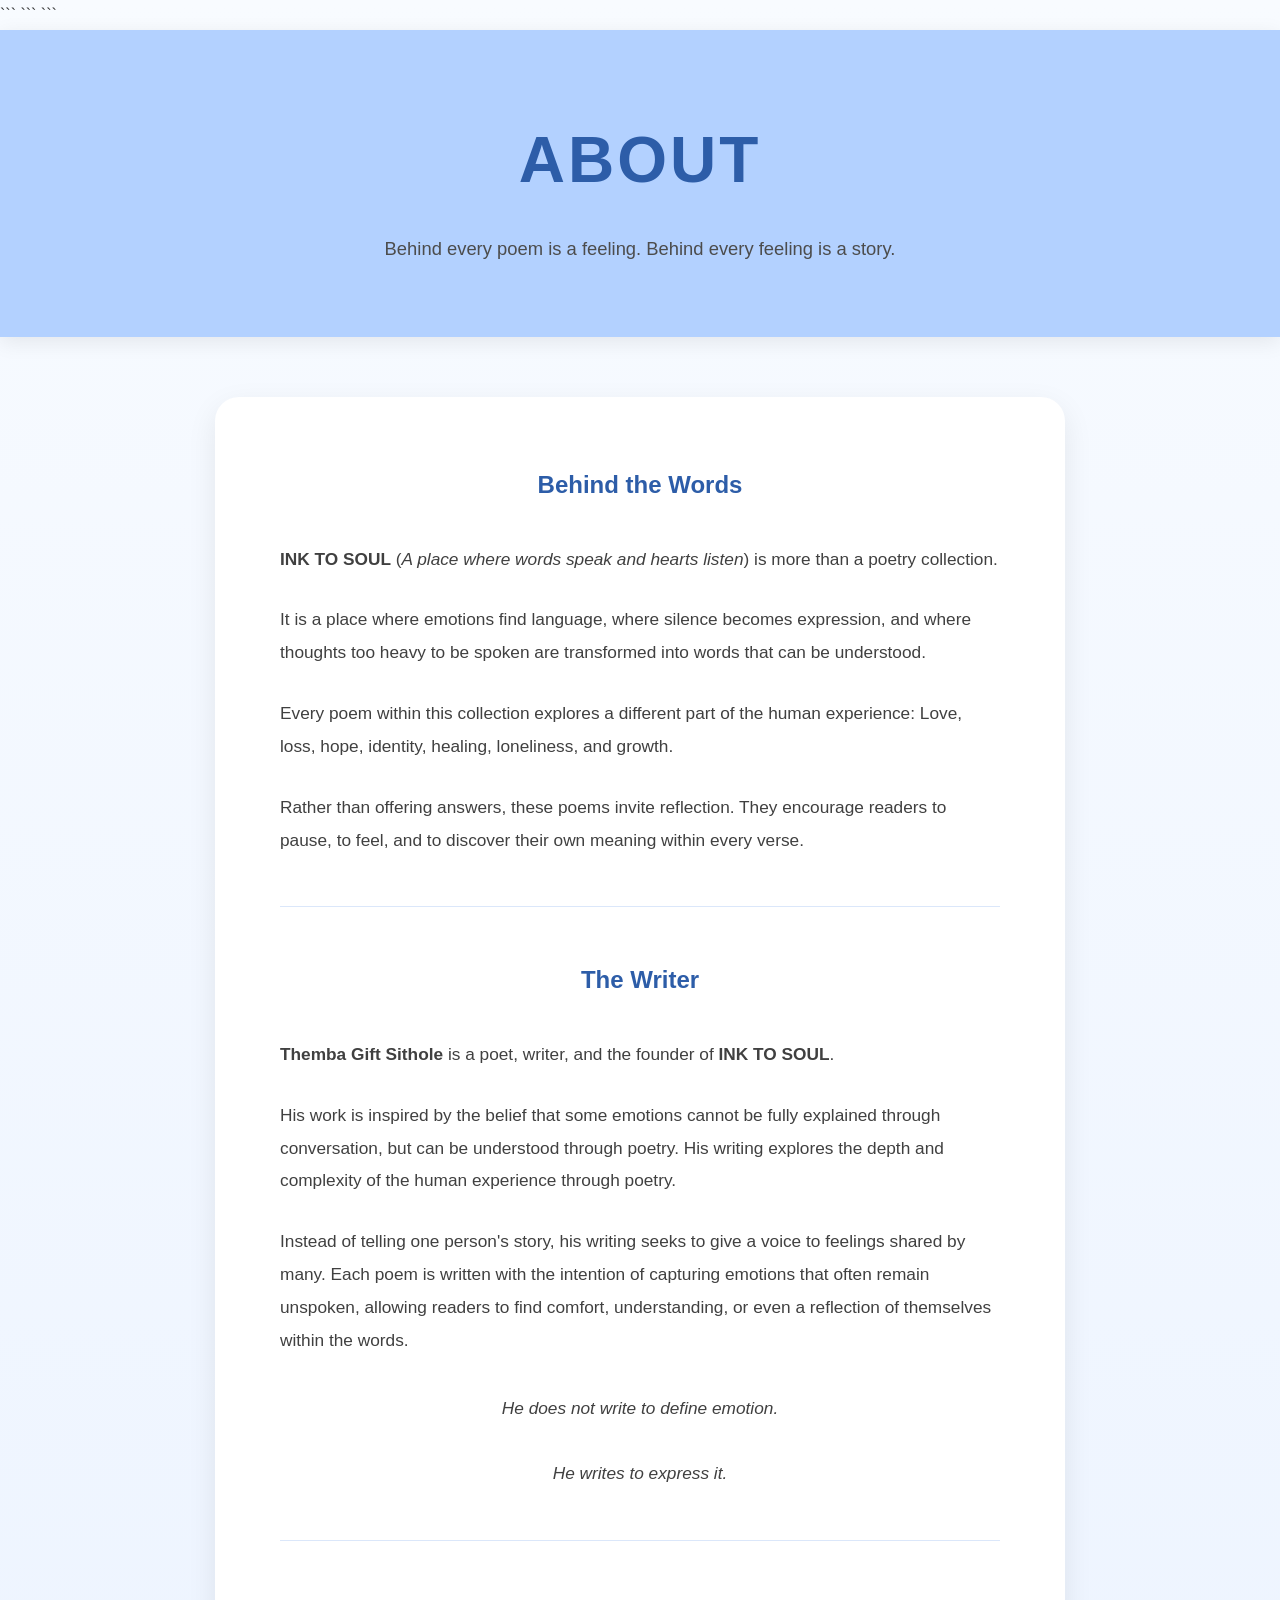
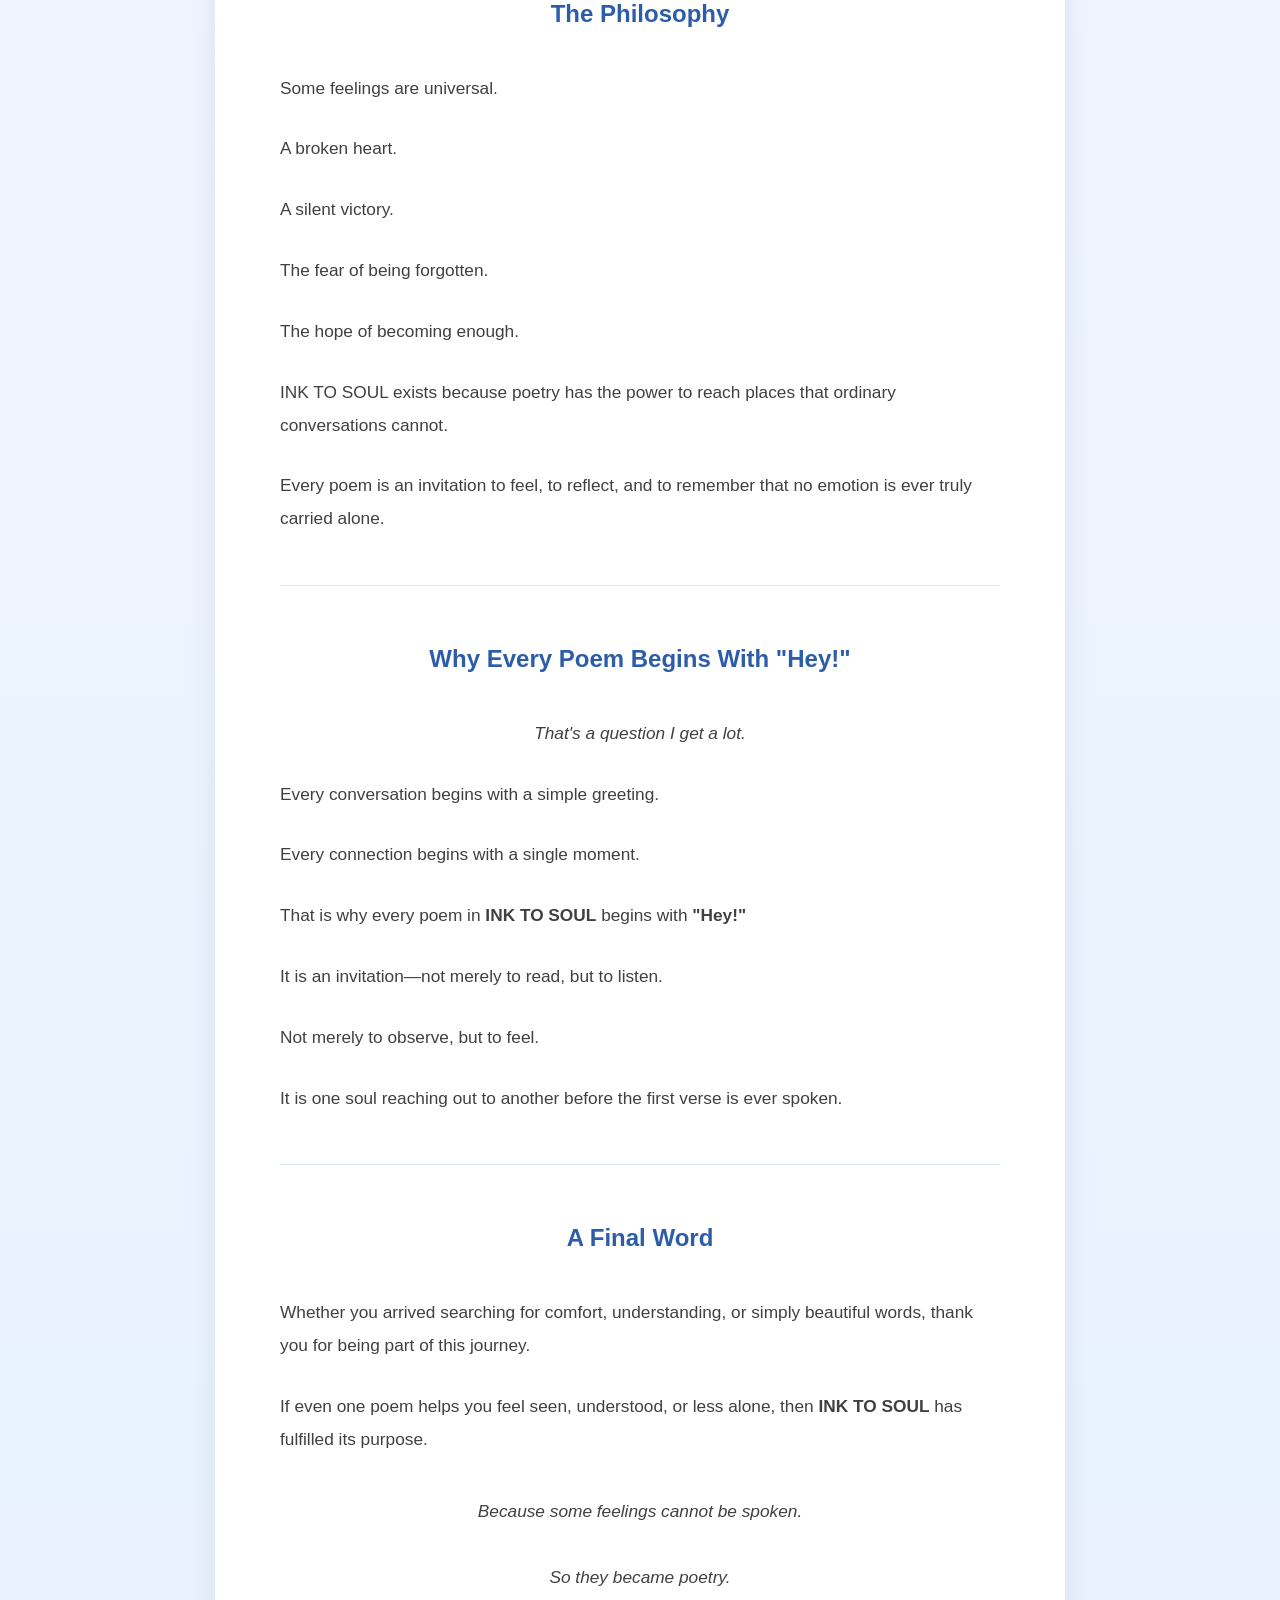
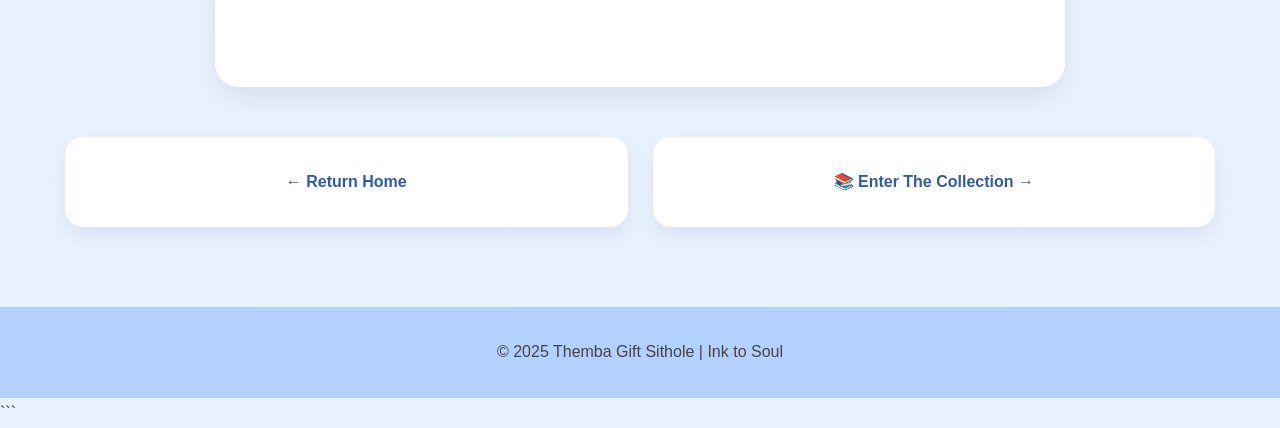
==== about.html @ 1720407d "Added about info and contact" ====
<!DOCTYPE html>

<html lang="en">

<head>

```
<meta charset="UTF-8">

<meta name="viewport" content="width=device-width, initial-scale=1.0">

<title>About | INK TO SOUL</title>

<link rel="stylesheet" href="style.css">
```

</head>

<body>

```
<!-- HERO -->

<header class="hero">

    <h1>ABOUT</h1>

    <p class="subtitle">
        Behind every poem is a feeling.
        Behind every feeling is a story.
    </p>

</header>

<!-- MAIN -->

<main class="main-container">

    <section class="poem-container">

        <h2 style="text-align:center;color:#2d5da8;margin-bottom:35px;">
            Behind the Words
        </h2>

        <p>
            <strong>INK TO SOUL</strong> (<em>A place where words speak and hearts listen</em>) is more than a poetry collection.
        </p>

        <p>
            It is a place where emotions find language, where silence becomes expression, and where thoughts too heavy to be spoken are transformed into words that can be understood.
        </p>

        <p>
            Every poem within this collection explores a different part of the human experience: Love, loss, hope, identity, healing, loneliness, and growth.
        </p>

        <p>
            Rather than offering answers, these poems invite reflection. They encourage readers to pause, to feel, and to discover their own meaning within every verse.
        </p>

        <hr style="margin:50px 0;border:none;height:1px;background:#dbe7fa;">

        <h2 style="text-align:center;color:#2d5da8;margin-bottom:35px;">
            The Writer
        </h2>

        <p>
            <strong>Themba Gift Sithole</strong> is a poet, writer, and the founder of <strong>INK TO SOUL</strong>.
        </p>

        <p>
            His work is inspired by the belief that some emotions cannot be fully explained through conversation, but can be understood through poetry. His writing explores the depth and complexity of the human experience through poetry.
        </p>

        <p>
            Instead of telling one person's story, his writing seeks to give a voice to feelings shared by many. Each poem is written with the intention of capturing emotions that often remain unspoken, allowing readers to find comfort, understanding, or even a reflection of themselves within the words.
        </p>

        <p style="text-align:center;font-style:italic;margin-top:35px;">

            He does not write to define emotion.

            <br><br>

            He writes to express it.

        </p>

        <hr style="margin:50px 0;border:none;height:1px;background:#dbe7fa;">

        <h2 style="text-align:center;color:#2d5da8;margin-bottom:35px;">
            The Philosophy
        </h2>

        <p>Some feelings are universal.</p>

        <p>A broken heart.</p>

        <p>A silent victory.</p>

        <p>The fear of being forgotten.</p>

        <p>The hope of becoming enough.</p>

        <p>
            INK TO SOUL exists because poetry has the power to reach places that ordinary conversations cannot.
        </p>

        <p>
            Every poem is an invitation to feel, to reflect, and to remember that no emotion is ever truly carried alone.
        </p>

        <hr style="margin:50px 0;border:none;height:1px;background:#dbe7fa;">

        <h2 style="text-align:center;color:#2d5da8;margin-bottom:35px;">
            Why Every Poem Begins With "Hey!"
        </h2>

        <p style="text-align:center;font-style:italic;">
            That's a question I get a lot.
        </p>

        <p>
            Every conversation begins with a simple greeting.
        </p>

        <p>
            Every connection begins with a single moment.
        </p>

        <p>
            That is why every poem in <strong>INK TO SOUL</strong> begins with <strong>"Hey!"</strong>
        </p>

        <p>
            It is an invitation—not merely to read, but to listen.
        </p>

        <p>
            Not merely to observe, but to feel.
        </p>

        <p>
            It is one soul reaching out to another before the first verse is ever spoken.
        </p>

        <hr style="margin:50px 0;border:none;height:1px;background:#dbe7fa;">

        <h2 style="text-align:center;color:#2d5da8;margin-bottom:35px;">
            A Final Word
        </h2>

        <p>
            Whether you arrived searching for comfort, understanding, or simply beautiful words, thank you for being part of this journey.
        </p>

        <p>
            If even one poem helps you feel seen, understood, or less alone, then <strong>INK TO SOUL</strong> has fulfilled its purpose.
        </p>

        <p style="text-align:center;font-style:italic;margin-top:40px;">

            Because some feelings cannot be spoken.

            <br><br>

            So they became poetry.

        </p>

    </section>

    <section class="poem-navigation">

        <a href="index.html">

            ← Return Home

        </a>

        <a href="poems.html">

            📚 Enter The Collection →

        </a>

    </section>

</main>

<footer>

    <p>

        © 2025 Themba Gift Sithole | Ink to Soul

    </p>

</footer>
```

</body>

</html>
---- style.css ----
/*```css*/
/*==================================================
                INK TO SOUL
               OFFICIAL STYLE.CSS
                  VERSION 3.0
==================================================*/

/*============== RESET ==============*/

*{
    margin:0;
    padding:0;
    box-sizing:border-box;
}

html{
    scroll-behavior:smooth;
}

body{

    font-family:"Segoe UI",Tahoma,Geneva,Verdana,sans-serif;

    background:linear-gradient(180deg,#f8fbff,#edf4ff,#e8f1ff);

    color:#353535;

    line-height:1.9;

    overflow-x:hidden;

    min-height:100vh;

}

/*============== LINKS ==============*/

a{

    text-decoration:none;

    color:inherit;

}

/*============== IMAGES ==============*/

img{

    max-width:100%;

    display:block;

}

/*============== HERO ==============*/

.hero{

    background:#b3d1ff;

    text-align:center;

    padding:70px 20px;

    box-shadow:0 5px 20px rgba(0,0,0,.08);

}

.hero-logo{

    width:120px;

    margin:auto;

    margin-bottom:20px;

    transition:.4s;

}

.hero-logo:hover{

    transform:scale(1.05);

}

.hero h1{

    font-size:clamp(2.6rem,5vw,4rem);

    color:#2d5da8;

    letter-spacing:3px;

    margin-bottom:10px;

}

.subtitle{

    font-size:1.15rem;

    color:#4c4c4c;

}

/*============== MAIN ==============*/

.main-container{

    width:min(1150px,92%);

    margin:60px auto;

}

/*============== INTRO ==============*/

.intro-section{

    background:white;

    padding:50px;

    border-radius:22px;

    text-align:center;

    box-shadow:0 10px 30px rgba(0,0,0,.07);

    margin-bottom:60px;

}

.intro-section h2{

    color:#2d5da8;

    font-size:2.2rem;

    margin-bottom:25px;

}

.intro-section p{

    max-width:750px;

    margin:auto;

    margin-bottom:15px;

    color:#555;

}

/*============== POEM GRID ==============*/

.featured-section{

    display:grid;

    grid-template-columns:repeat(auto-fit,minmax(320px,1fr));

    gap:30px;

}

/*============== POEM CARD ==============*/

.poem-card{

    background:white;

    border-radius:22px;

    padding:35px;

    box-shadow:0 8px 25px rgba(0,0,0,.07);

    transition:.35s;

    display:flex;

    flex-direction:column;

    justify-content:center;

    min-height:250px;

    cursor:pointer;

}

.poem-card:hover{

    transform:translateY(-8px);

    box-shadow:0 18px 35px rgba(0,0,0,.12);

}

.poem-card:hover .poem-link{

    color:#4b7fce;

}

.poem-link{

    font-size:1.7rem;

    font-weight:700;

    color:#2d5da8;

    transition:.3s;

    text-align:center;

}

.poem-card p{

    margin-top:20px;

    text-align:center;

    color:#666;

    font-size:1rem;

}

/*============== BUTTON ==============*/

.enter-section{

    text-align:center;

    margin-top:70px;

}

.enter-button{

    display:inline-block;

    background:#5d8fd6;

    color:white;

    padding:16px 40px;

    border-radius:12px;

    font-weight:600;

    transition:.3s;

}

.enter-button:hover{

    background:#4a79bf;

    transform:translateY(-3px);

}

/*============== POEM PAGE ==============*/

.poem-container{

    background:white;

    max-width:850px;

    margin:auto;

    padding:65px;

    border-radius:24px;

    box-shadow:0 10px 30px rgba(0,0,0,.08);

}

.poem-container h2{

    text-align:center;

}

.poem-container p{

    font-size:1.08rem;

    color:#404040;

    margin-bottom:28px;

}

/*============== NAVIGATION ==============*/

.poem-navigation{

    display:grid;

    grid-template-columns:repeat(auto-fit,minmax(300px,1fr));

    gap:25px;

    margin-top:50px;

}

.poem-navigation a{

    background:white;

    padding:30px;

    border-radius:18px;

    text-align:center;

    box-shadow:0 8px 20px rgba(0,0,0,.07);

    transition:.3s;

    color:#2d5da8;

    font-weight:600;

}

.poem-navigation a:hover{

    transform:translateY(-6px);

    box-shadow:0 15px 30px rgba(0,0,0,.12);

}

/*============== COMMENTS ==============*/

.comments-section{

    background:white;

    margin-top:60px;

    border-radius:22px;

    padding:40px;

    box-shadow:0 10px 25px rgba(0,0,0,.07);

}

.comments-section h2{

    color:#2d5da8;

    margin-bottom:25px;

}

.comments-section p{

    color:#666;

}

/*============== FORM ==============*/

form{

    display:flex;

    flex-direction:column;

    gap:18px;

}

input{

    padding:15px;

    border-radius:10px;

    border:1px solid #d6ddeb;

    font-size:1rem;

}

textarea{

    padding:15px;

    min-height:180px;

    resize:vertical;

    border-radius:10px;

    border:1px solid #d6ddeb;

    font-size:1rem;

    font-family:inherit;

}

input:focus,
textarea:focus{

    outline:none;

    border-color:#5d8fd6;

}

button{

    background:#5d8fd6;

    color:white;

    border:none;

    padding:15px;

    border-radius:10px;

    cursor:pointer;

    transition:.3s;

}

button:hover{

    background:#4a79bf;

}

/*============== FOOTER ==============*/

footer{

    margin-top:80px;

    background:#b3d1ff;

    text-align:center;

    padding:30px;

    color:#444;

}

/*============== SCROLLBAR ==============*/

::-webkit-scrollbar{

    width:10px;

}

::-webkit-scrollbar-track{

    background:#edf4ff;

}

::-webkit-scrollbar-thumb{

    background:#78a5e3;

    border-radius:20px;

}

::-webkit-scrollbar-thumb:hover{

    background:#5d8fd6;

}

/*============== ANIMATIONS ==============*/

.hero,
.intro-section,
.poem-card,
.poem-container,
.comments-section{

    animation:fadeUp .7s ease;

}

@keyframes fadeUp{

    from{

        opacity:0;

        transform:translateY(20px);

    }

    to{

        opacity:1;

        transform:translateY(0);

    }

}

/*============== MOBILE ==============*/

@media(max-width:900px){

.poem-container{

    padding:45px;

}

}

@media(max-width:768px){

.hero{

    padding:55px 20px;

}

.hero-logo{

    width:95px;

}

.main-container{

    width:94%;

}

.intro-section{

    padding:35px 25px;

}

.intro-section h2{

    font-size:1.8rem;

}

.featured-section{

    grid-template-columns:1fr;

}

.poem-card{

    min-height:210px;

    padding:28px;

}

.poem-link{

    font-size:1.45rem;

}

.poem-container{

    padding:35px 25px;

}

.poem-navigation{

    grid-template-columns:1fr;

}

.comments-section{

    padding:30px 25px;

}

.enter-button{

    width:100%;

}

}

@media(max-width:480px){

.hero h1{

    font-size:2.2rem;

}

.subtitle{

    font-size:1rem;

}

.intro-section{

    padding:30px 20px;

}

.poem-card{

    min-height:190px;

    padding:25px;

}

.poem-link{

    font-size:1.3rem;

}

.poem-container{

    padding:28px 18px;

}

.poem-container p{

    font-size:1rem;

}

footer{

    padding:25px 15px;

}

}
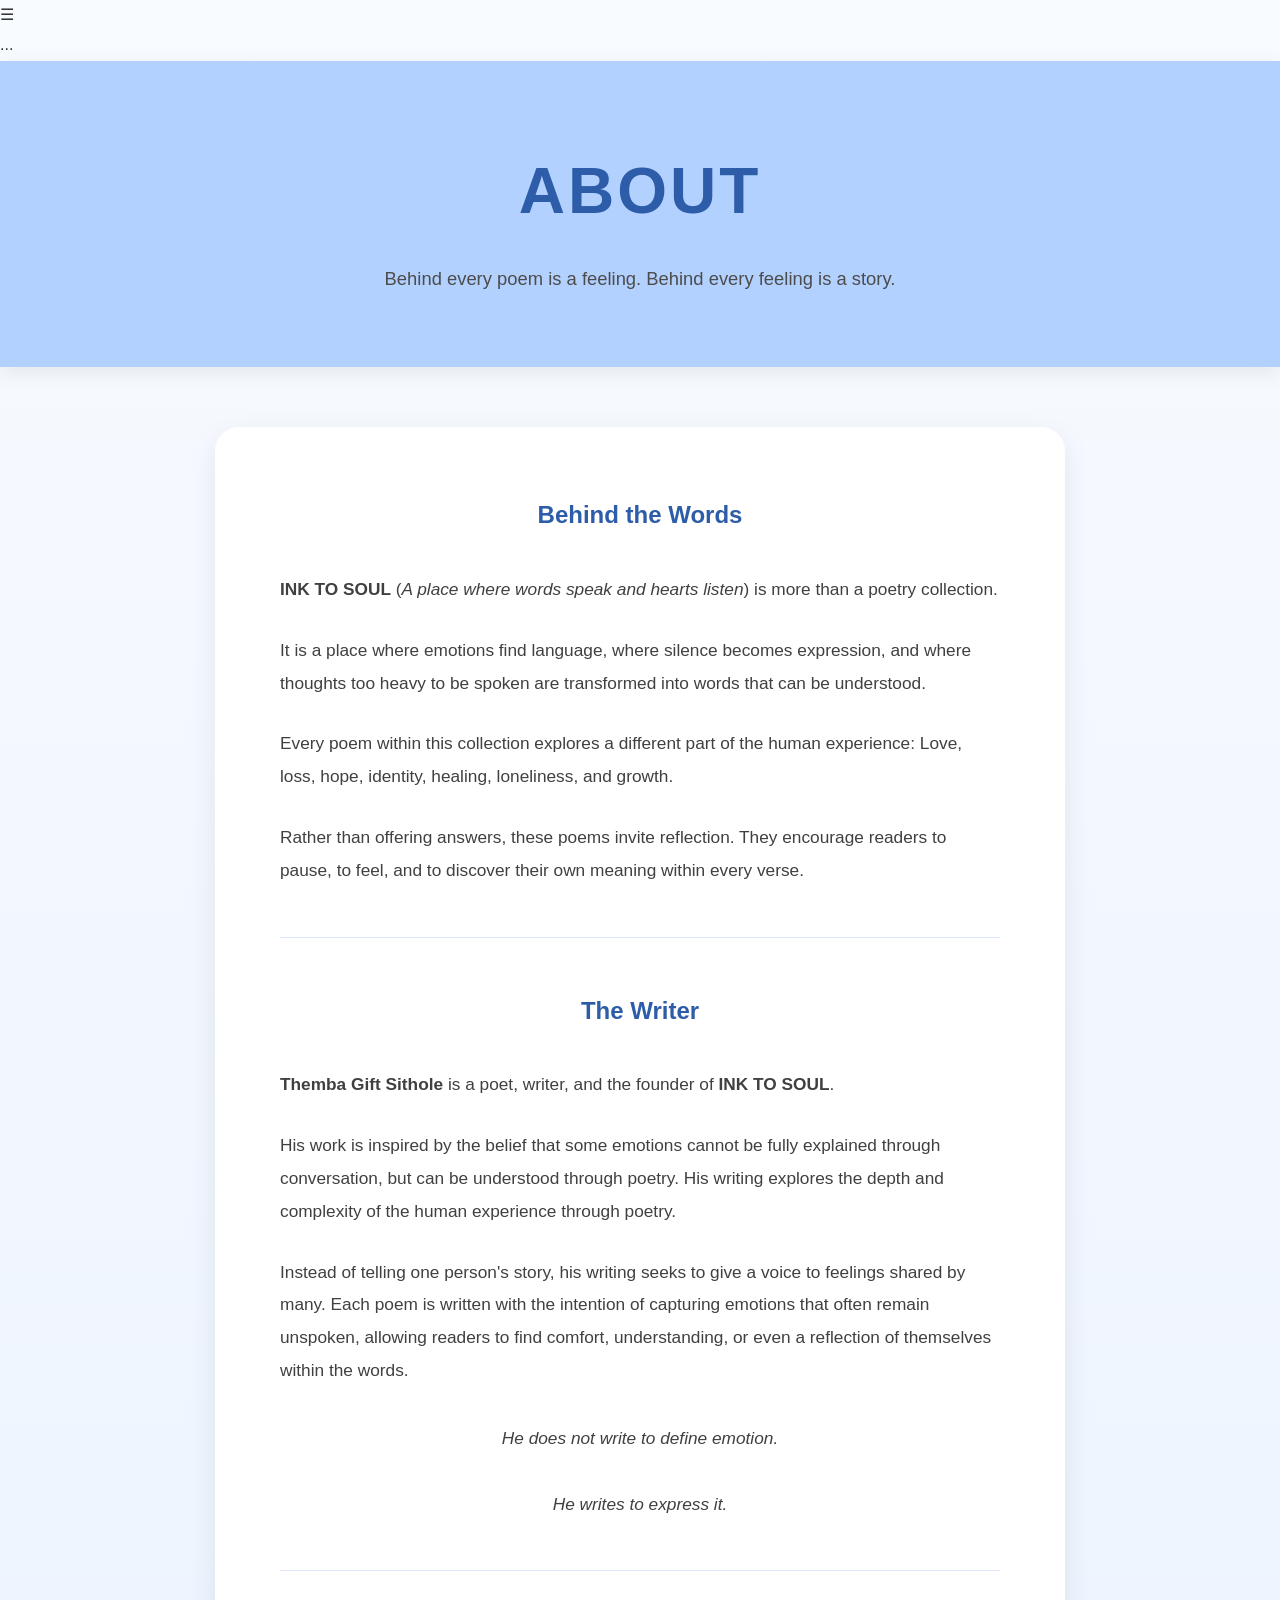
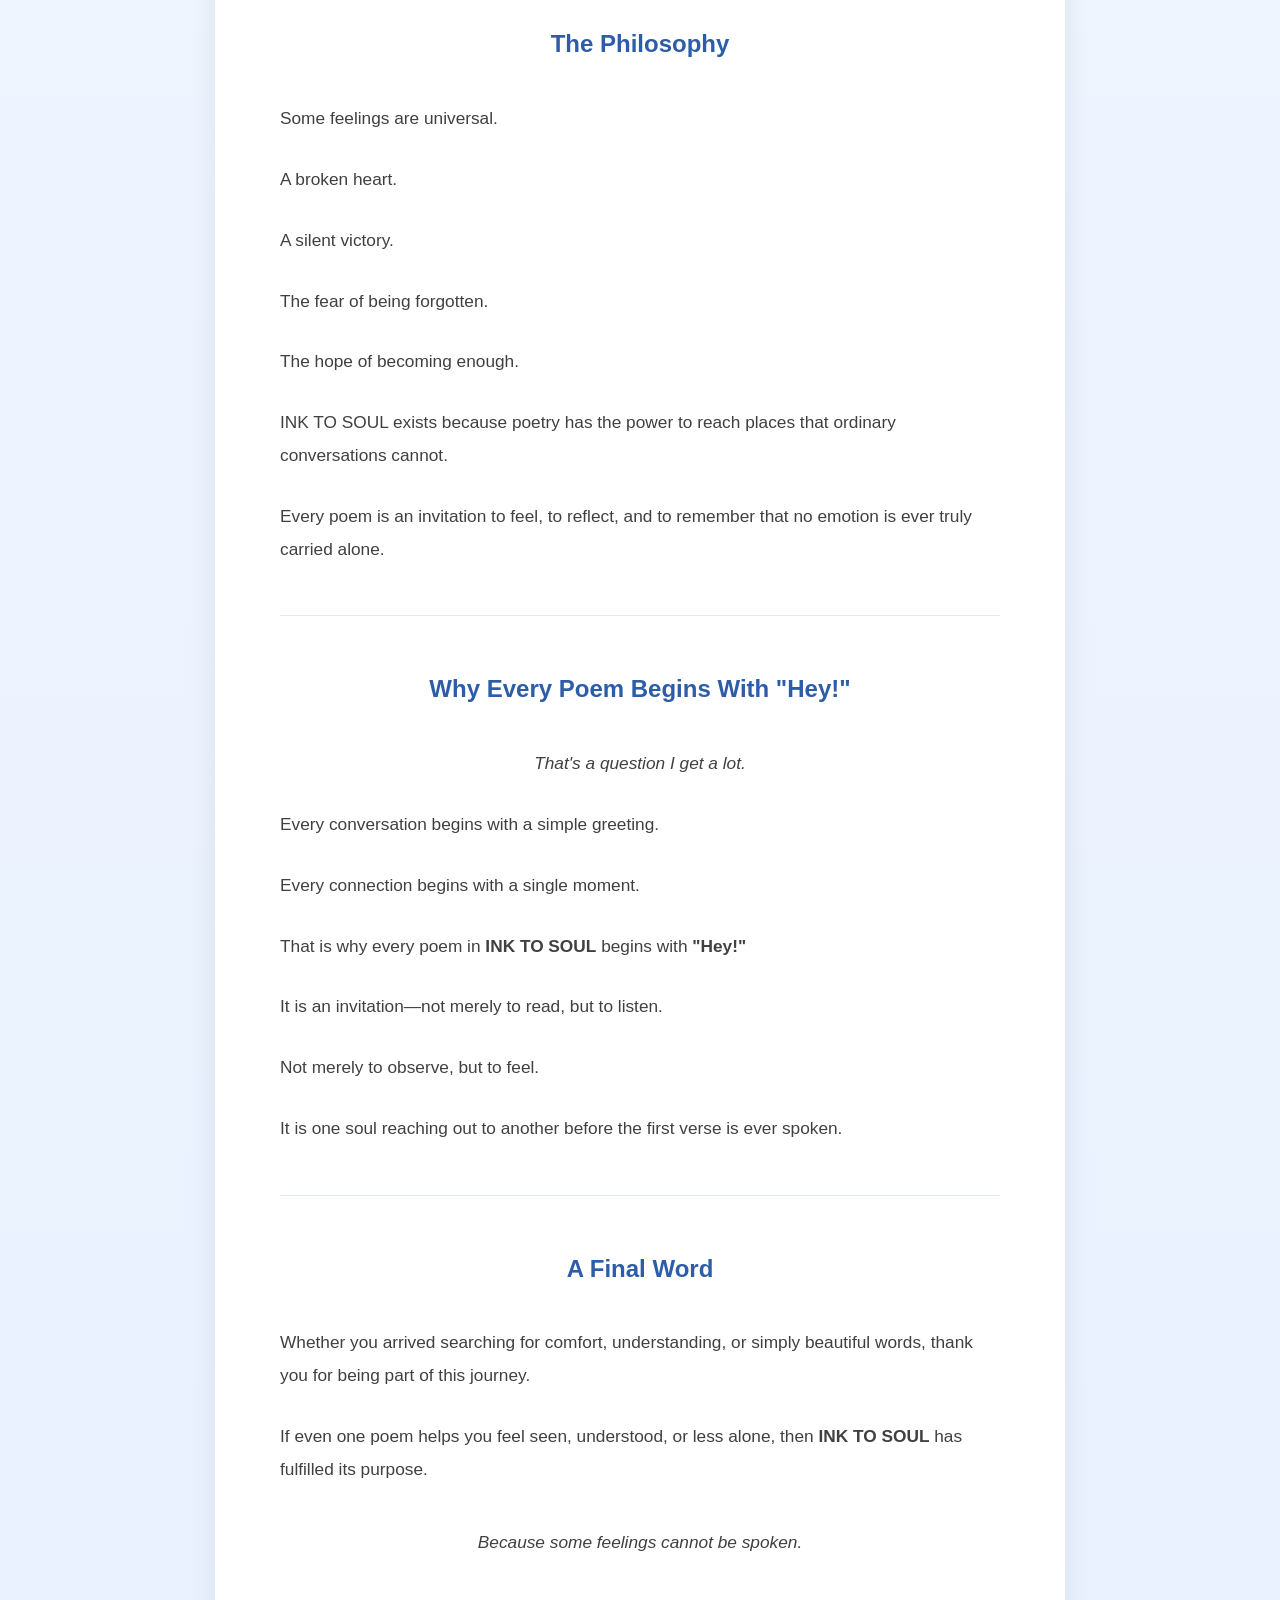
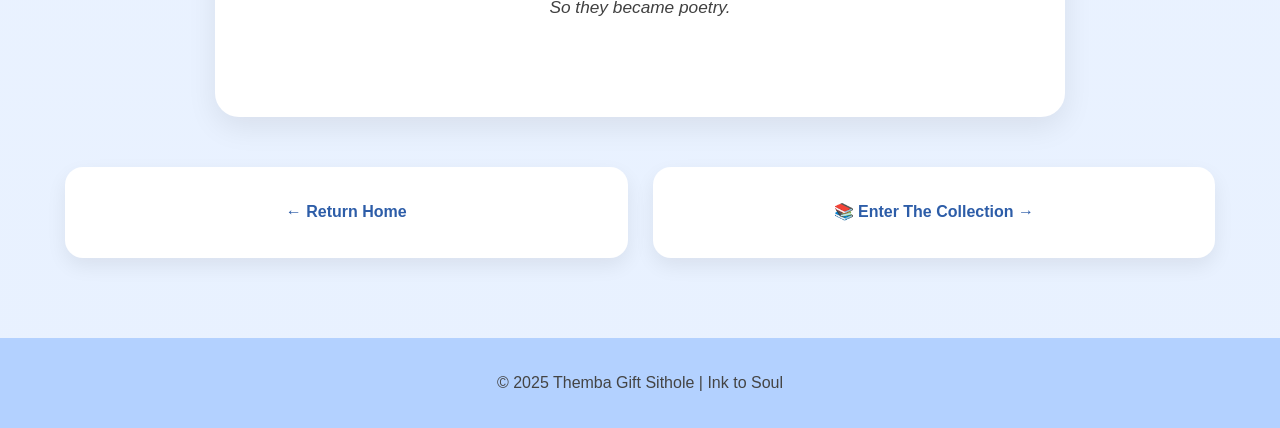
==== commit cb162e59: "Added menu in about" ====
--- a/about.html
+++ b/about.html
@@ -4,7 +4,7 @@
 
 <head>
 
-```
+
 <meta charset="UTF-8">
 
 <meta name="viewport" content="width=device-width, initial-scale=1.0">
@@ -12,13 +12,32 @@
 <title>About | INK TO SOUL</title>
 
 <link rel="stylesheet" href="style.css">
-```
+
 
 </head>
 
 <body>
 
-```
+<!-- MENU BUTTON -->
+
+<div class="menu-toggle" onclick="openMenu()">
+
+    ☰
+
+</div>
+
+<!-- MENU OVERLAY -->
+
+<div class="menu-overlay" id="overlay" onclick="closeMenu()"></div>
+
+<!-- SIDE MENU -->
+
+<div class="side-menu" id="sideMenu">
+
+    ...
+
+</div>
+
 <!-- HERO -->
 
 <header class="hero">
@@ -197,7 +216,11 @@
     </p>
 
 </footer>
-```
+
+<!-- MENU BUTTON -->
+
+<script src="script.js"></script>
+
 
 </body>
 
